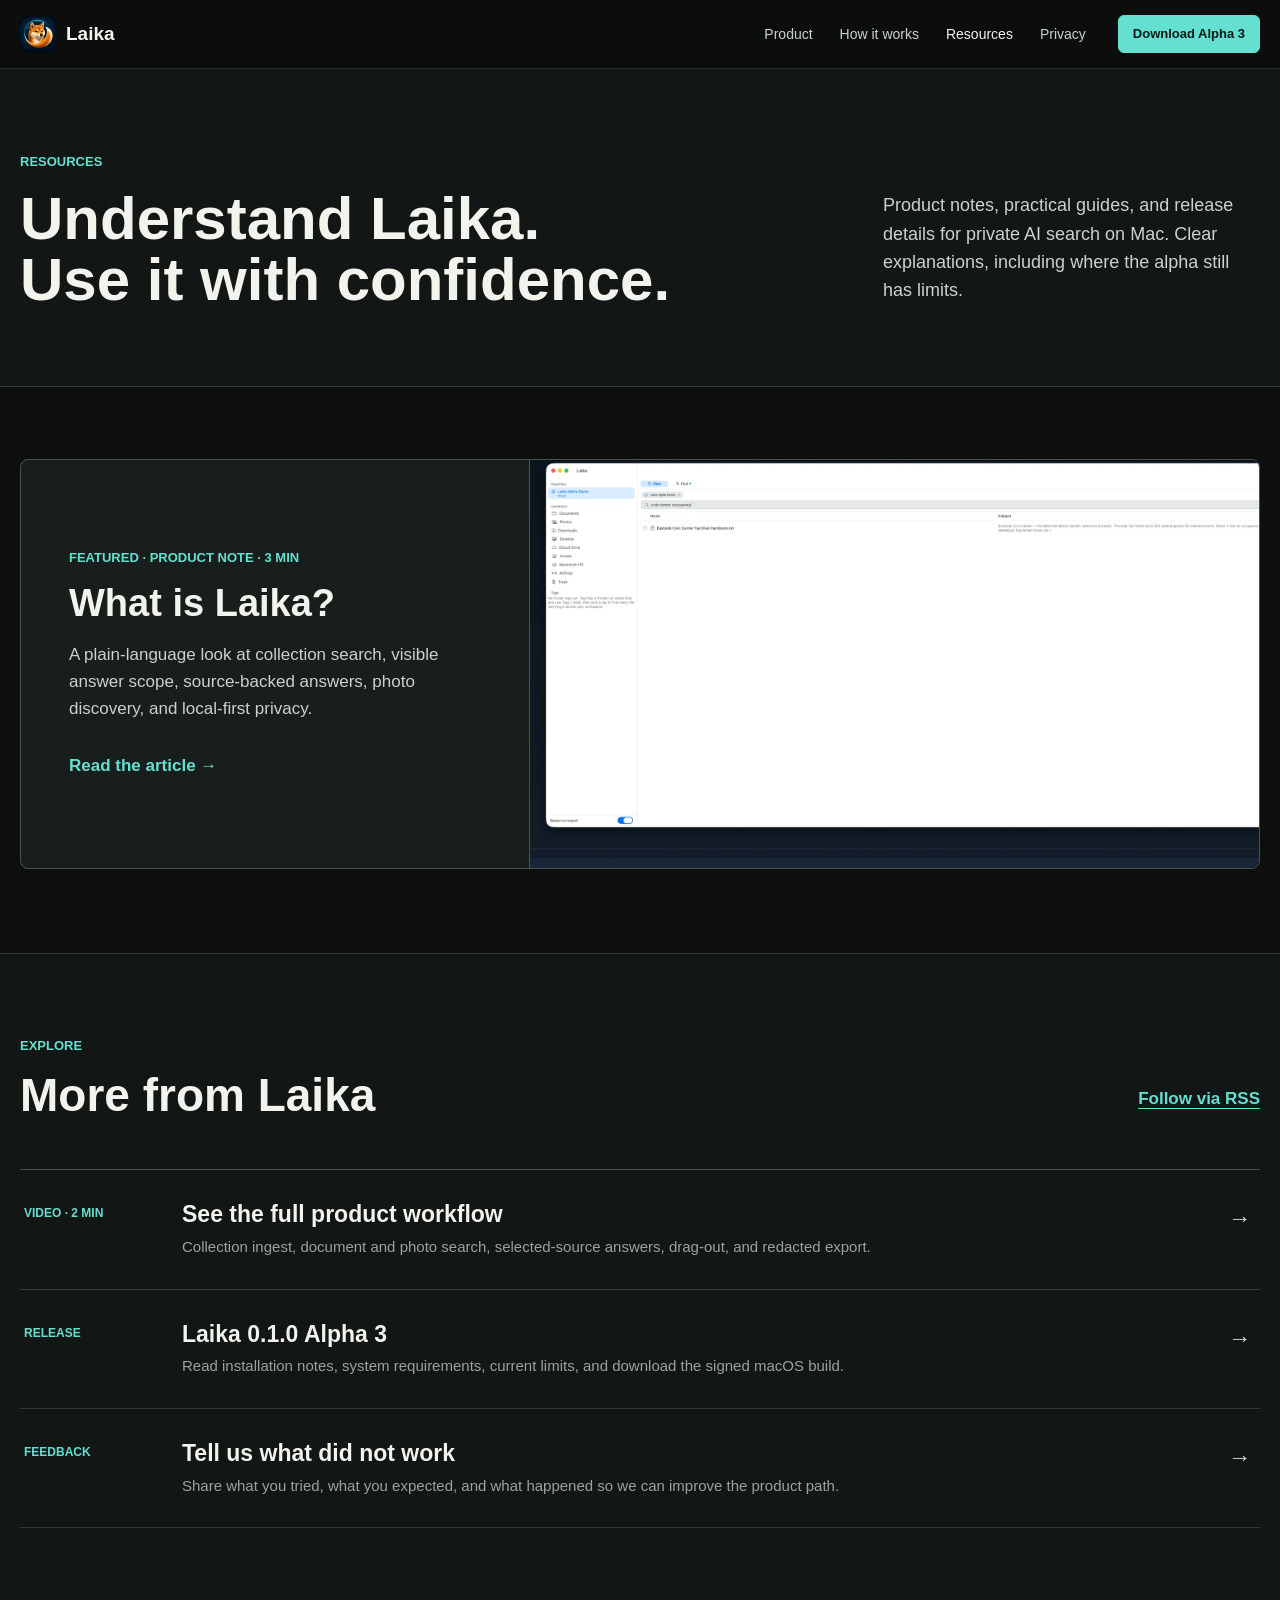
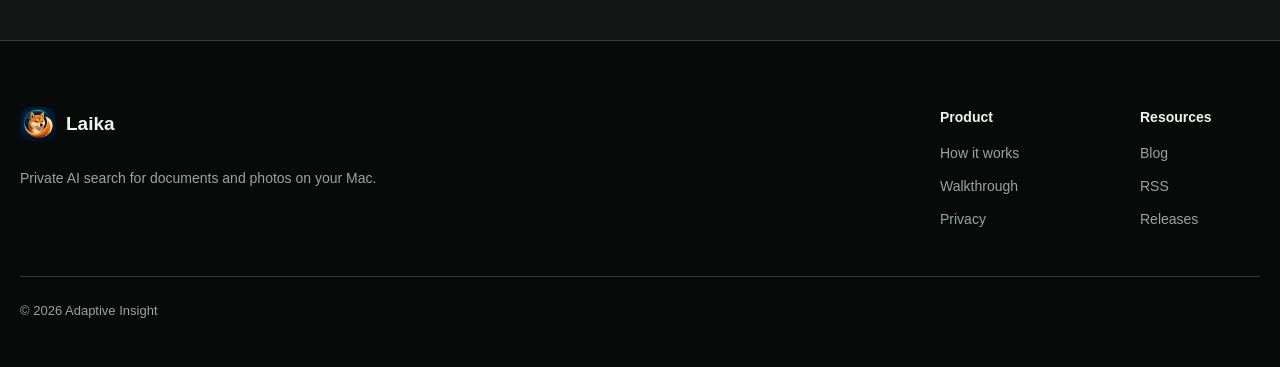
==== resources/index.html @ f5e86230 "Publish Laika product site" ====
<!doctype html>
<html lang="en">
  <head>
    <meta charset="utf-8">
    <meta name="viewport" content="width=device-width, initial-scale=1">
    <meta name="theme-color" content="#0c0f0e">
    <meta
      name="description"
      content="Laika resources: product notes, architecture explainers, walkthroughs, releases, and practical guidance for private AI search on Mac."
    >
    <meta property="og:type" content="website">
    <meta property="og:title" content="Resources - Laika">
    <meta
      property="og:description"
      content="Understand how Laika finds files, controls answer scope, keeps work local, and handles the limits of an AI-powered alpha."
    >
    <meta property="og:url" content="https://adaptive-insight.github.io/resources/">
    <meta property="og:image" content="https://adaptive-insight.github.io/assets/selected-answer.jpg">
    <meta property="og:image:width" content="2400">
    <meta property="og:image:height" content="1350">
    <meta property="og:image:alt" content="Laika answering from one selected document with a visible citation">
    <meta name="twitter:card" content="summary_large_image">
    <link rel="canonical" href="https://adaptive-insight.github.io/resources/">
    <link rel="alternate" type="application/rss+xml" title="Laika Resources" href="/resources/feed.xml">
    <link rel="icon" href="/assets/laika-icon.png" type="image/png">
    <link rel="stylesheet" href="/styles.css">
    <title>Resources - Laika</title>
    <script type="application/ld+json">
      {
        "@context": "https://schema.org",
        "@type": "CollectionPage",
        "name": "Laika Resources",
        "url": "https://adaptive-insight.github.io/resources/",
        "description": "Product notes and explainers for Laika, a private AI finder for Mac.",
        "isPartOf": {
          "@type": "WebSite",
          "name": "Laika",
          "url": "https://adaptive-insight.github.io/"
        }
      }
    </script>
  </head>
  <body>
    <a class="skip-link" href="#main">Skip to content</a>
    <header class="site-header">
      <nav class="site-nav" aria-label="Primary navigation">
        <a class="brand" href="/" aria-label="Laika home">
          <img src="/assets/laika-icon.png" width="36" height="36" alt="">
          <span>Laika</span>
        </a>
        <div class="nav-links">
          <a class="nav-optional" href="/#product">Product</a>
          <a class="nav-optional" href="/#how-it-works">How it works</a>
          <a href="/resources/" aria-current="page">Resources</a>
          <a class="nav-optional" href="/#privacy">Privacy</a>
        </div>
        <a
          class="button button-small"
          href="https://github.com/Adaptive-Insight/LaikaApp/releases/download/v0.1.0-alpha.3/Laika.dmg"
        >Download Alpha 3</a>
      </nav>
    </header>

    <main class="page-main" id="main">
      <section class="resource-intro" aria-labelledby="page-title">
        <div class="resource-intro-inner">
          <div>
            <p class="eyebrow">Resources</p>
            <h1 id="page-title">Understand Laika.<br>Use it with confidence.</h1>
          </div>
          <p>
            Product notes, practical guides, and release details for private AI
            search on Mac. Clear explanations, including where the alpha still
            has limits.
          </p>
        </div>
      </section>

      <section class="resource-feature" aria-labelledby="featured-title">
        <div class="section-inner">
          <a class="resource-lead" href="/resources/what-is-laika/">
            <div class="resource-lead-copy">
              <span class="article-kicker">Featured &middot; Product note &middot; 3 min</span>
              <h2 id="featured-title">What is Laika?</h2>
              <p>
                A plain-language look at collection search, visible answer scope,
                source-backed answers, photo discovery, and local-first privacy.
              </p>
              <span class="text-link">Read the article <span aria-hidden="true">&rarr;</span></span>
            </div>
            <div class="resource-lead-media">
              <img
                src="/assets/laika-search.jpg"
                width="2400"
                height="1350"
                alt="Laika returning a relevant document from a collection search"
              >
            </div>
          </a>
        </div>
      </section>

      <section class="resource-directory" aria-labelledby="explore-title">
        <div class="section-inner">
          <div class="resource-directory-heading">
            <div>
              <p class="eyebrow">Explore</p>
              <h2 id="explore-title">More from Laika</h2>
            </div>
            <a class="text-link" href="/resources/feed.xml">Follow via RSS</a>
          </div>

          <div class="resource-entries">
            <a class="resource-entry" href="/#walkthrough">
              <span class="resource-entry-type">Video &middot; 2 min</span>
              <div>
                <h3>See the full product workflow</h3>
                <p>
                  Collection ingest, document and photo search, selected-source
                  answers, drag-out, and redacted export.
                </p>
              </div>
              <span class="resource-entry-arrow" aria-hidden="true">&rarr;</span>
            </a>

            <a
              class="resource-entry"
              href="https://github.com/Adaptive-Insight/LaikaApp/releases/tag/v0.1.0-alpha.3"
            >
              <span class="resource-entry-type">Release</span>
              <div>
                <h3>Laika 0.1.0 Alpha 3</h3>
                <p>
                  Read installation notes, system requirements, current limits,
                  and download the signed macOS build.
                </p>
              </div>
              <span class="resource-entry-arrow" aria-hidden="true">&rarr;</span>
            </a>

            <a
              class="resource-entry"
              href="https://github.com/Adaptive-Insight/LaikaApp/issues"
            >
              <span class="resource-entry-type">Feedback</span>
              <div>
                <h3>Tell us what did not work</h3>
                <p>
                  Share what you tried, what you expected, and what happened so
                  we can improve the product path.
                </p>
              </div>
              <span class="resource-entry-arrow" aria-hidden="true">&rarr;</span>
            </a>
          </div>
        </div>
      </section>
    </main>

    <footer class="site-footer">
      <div class="footer-inner">
        <div class="footer-brand">
          <a class="brand" href="/">
            <img src="/assets/laika-icon.png" width="36" height="36" alt="">
            <span>Laika</span>
          </a>
          <p>Private AI search for documents and photos on your Mac.</p>
        </div>
        <div class="footer-column">
          <strong>Product</strong>
          <a href="/#how-it-works">How it works</a>
          <a href="/#walkthrough">Walkthrough</a>
          <a href="/#privacy">Privacy</a>
        </div>
        <div class="footer-column">
          <strong>Resources</strong>
          <a href="/resources/">Blog</a>
          <a href="/resources/feed.xml">RSS</a>
          <a href="https://github.com/Adaptive-Insight/LaikaApp/releases">Releases</a>
        </div>
        <p class="copyright">&copy; 2026 Adaptive Insight</p>
      </div>
    </footer>
  </body>
</html>
---- styles.css ----
:root {
  color-scheme: dark;
  --bg: #0c0f0e;
  --surface: #121716;
  --surface-strong: #181e1c;
  --surface-raised: #202623;
  --text: #f2f3ec;
  --text-soft: #cbd2cd;
  --muted: #98a49e;
  --line: #303a36;
  --line-strong: #46534e;
  --mint: #65dfcf;
  --mint-strong: #8ceddf;
  --blue: #67aef8;
  --coral: #ff8169;
  --warm: #e4c06a;
  --focus: #ff9a82;
  --max-width: 1240px;
  --reading-width: 760px;
}

* {
  box-sizing: border-box;
}

html {
  scroll-behavior: smooth;
}

body {
  margin: 0;
  background: var(--bg);
  color: var(--text);
  font-family: -apple-system, BlinkMacSystemFont, "SF Pro Display", "Helvetica Neue", Arial, sans-serif;
  font-size: 17px;
  line-height: 1.58;
  letter-spacing: 0;
  text-rendering: optimizeLegibility;
}

img,
video {
  display: block;
  max-width: 100%;
}

a {
  color: inherit;
  text-decoration-thickness: 1px;
  text-underline-offset: 4px;
}

a:focus-visible,
button:focus-visible,
video:focus-visible,
summary:focus-visible {
  outline: 3px solid var(--focus);
  outline-offset: 4px;
}

.skip-link {
  position: fixed;
  left: 16px;
  top: -80px;
  z-index: 100;
  padding: 10px 14px;
  border-radius: 4px;
  background: var(--text);
  color: var(--bg);
}

.skip-link:focus {
  top: 16px;
}

.site-header {
  position: fixed;
  inset: 0 0 auto;
  z-index: 20;
  border-bottom: 1px solid rgba(242, 243, 236, 0.12);
  background: rgba(12, 15, 14, 0.9);
  backdrop-filter: blur(16px);
}

.site-nav {
  width: min(calc(100% - 40px), var(--max-width));
  height: 68px;
  margin: 0 auto;
  display: flex;
  align-items: center;
  gap: 32px;
}

.brand {
  display: inline-flex;
  align-items: center;
  gap: 10px;
  margin-right: auto;
  color: var(--text);
  font-size: 19px;
  font-weight: 740;
  text-decoration: none;
}

.brand img {
  border-radius: 7px;
}

.nav-links {
  display: flex;
  align-items: center;
  gap: 27px;
  color: var(--text-soft);
  font-size: 14px;
}

.nav-links a {
  min-height: 32px;
  display: inline-flex;
  align-items: center;
  text-decoration: none;
}

.nav-links a:hover,
.nav-links a[aria-current="page"] {
  color: var(--text);
}

.button {
  display: inline-flex;
  min-height: 48px;
  align-items: center;
  justify-content: center;
  padding: 0 20px;
  border: 1px solid var(--mint);
  border-radius: 6px;
  background: var(--mint);
  color: #071b18;
  font-size: 15px;
  font-weight: 760;
  line-height: 1.2;
  text-align: center;
  text-decoration: none;
  transition: background 140ms ease, border-color 140ms ease, color 140ms ease;
}

.button:hover {
  border-color: var(--mint-strong);
  background: var(--mint-strong);
}

.button-small {
  min-height: 38px;
  padding-inline: 14px;
  font-size: 13px;
}

.button-secondary {
  border-color: var(--line-strong);
  background: rgba(12, 15, 14, 0.78);
  color: var(--text);
}

.button-secondary:hover {
  border-color: var(--text-soft);
  background: var(--text);
  color: var(--bg);
}

.hero {
  padding-top: 118px;
  overflow: hidden;
  background: var(--bg);
}

.hero-content {
  width: min(calc(100% - 40px), 820px);
  margin: 0 auto;
  text-align: center;
}

.hero-search-surface {
  width: min(calc(100% - 40px), var(--max-width));
  margin: 42px auto 0;
  overflow: hidden;
  border-top: 1px solid var(--line-strong);
  border-bottom: 1px solid var(--line-strong);
  background: var(--surface);
  text-align: left;
}

.hero-search-heading,
.hero-search-query,
.hero-search-result {
  padding-inline: 20px;
}

.hero-search-heading {
  min-height: 52px;
  display: flex;
  align-items: center;
  justify-content: space-between;
  gap: 20px;
  border-bottom: 1px solid var(--line);
  font-size: 13px;
}

.hero-search-heading span,
.hero-search-query > span:last-child,
.hero-search-reason {
  color: var(--muted);
}

.hero-search-query {
  min-height: 58px;
  display: grid;
  grid-template-columns: 80px minmax(0, 1fr) auto;
  gap: 20px;
  align-items: center;
  border-bottom: 1px solid var(--line);
  background: var(--surface-strong);
}

.hero-search-query > span:first-child,
.hero-search-kind {
  color: var(--mint);
  font-size: 12px;
  font-weight: 780;
  text-transform: uppercase;
}

.hero-search-query strong {
  font-size: 16px;
}

.hero-search-result {
  min-height: 112px;
  display: grid;
  grid-template-columns: 110px minmax(0, 1fr) 190px;
  gap: 20px;
  align-items: center;
}

.hero-search-result strong {
  display: block;
  font-size: 16px;
}

.hero-search-result p {
  max-width: 690px;
  margin: 5px 0 0;
  color: var(--text-soft);
  font-size: 14px;
}

.hero-search-kind {
  color: var(--blue);
}

.hero-search-reason {
  font-size: 13px;
  text-align: right;
}

.eyebrow,
.article-kicker {
  margin: 0 0 15px;
  color: var(--mint);
  font-size: 13px;
  font-weight: 780;
  letter-spacing: 0;
  text-transform: uppercase;
}

.eyebrow.coral {
  color: var(--coral);
}

.eyebrow.blue {
  color: var(--blue);
}

.eyebrow.warm {
  color: var(--warm);
}

h1,
h2,
h3,
p {
  margin-top: 0;
}

h1 {
  margin-bottom: 13px;
  font-size: 82px;
  font-weight: 780;
  line-height: 0.94;
  letter-spacing: 0;
}

h2 {
  margin-bottom: 20px;
  font-size: 46px;
  font-weight: 740;
  line-height: 1.08;
  letter-spacing: 0;
}

h3 {
  margin-bottom: 9px;
  font-size: 21px;
  line-height: 1.25;
  letter-spacing: 0;
}

.hero-copy {
  margin-bottom: 8px;
  color: var(--text);
  font-size: 28px;
  font-weight: 600;
  line-height: 1.3;
}

.hero-detail {
  max-width: 670px;
  margin: 0 auto 24px;
  color: var(--text-soft);
  font-size: 18px;
}

.hero-actions,
.install-actions {
  display: flex;
  flex-wrap: wrap;
  align-items: center;
  justify-content: center;
  gap: 12px;
}

.hero-meta {
  margin-top: 15px;
  color: var(--muted);
  font-size: 13px;
}

.proof-strip {
  border-top: 1px solid var(--line);
  border-bottom: 1px solid var(--line);
  background: var(--surface);
}

.proof-strip-inner {
  width: min(calc(100% - 40px), var(--max-width));
  min-height: 72px;
  margin: 0 auto;
  display: grid;
  grid-template-columns: repeat(5, 1fr);
  align-items: center;
  color: var(--text-soft);
  font-size: 13px;
  font-weight: 650;
  text-align: center;
}

.proof-strip-inner span:not(:last-child) {
  border-right: 1px solid var(--line);
}

.section {
  width: 100%;
  padding: 112px 0;
  scroll-margin-top: 68px;
}

.section-inner,
.page-inner {
  width: min(calc(100% - 40px), var(--max-width));
  margin: 0 auto;
}

.section-heading {
  max-width: 760px;
  margin-bottom: 58px;
}

.section-heading-centered {
  margin-inline: auto;
  text-align: center;
}

.section-heading > p:last-child,
.feature-copy > p,
.page-hero-copy {
  color: var(--text-soft);
  font-size: 19px;
}

.meet {
  background: var(--surface);
}

.three-steps {
  display: grid;
  grid-template-columns: repeat(3, minmax(0, 1fr));
  margin: 0 0 68px;
  padding: 0;
  border-top: 1px solid var(--line);
  border-bottom: 1px solid var(--line);
  list-style: none;
}

.three-steps li {
  min-height: 220px;
  padding: 27px 28px 30px;
}

.three-steps li:not(:last-child) {
  border-right: 1px solid var(--line);
}

.three-steps p {
  margin-bottom: 0;
  color: var(--muted);
  font-size: 15px;
}

.step-number {
  display: block;
  margin-bottom: 39px;
  color: var(--coral);
  font-size: 13px;
  font-weight: 800;
}

.wide-product-figure,
.product-figure {
  margin: 0;
}

.wide-product-figure img,
.product-figure img,
.article-hero img {
  width: 100%;
  height: auto;
  border: 1px solid var(--line-strong);
  border-radius: 7px;
  background: #080b0a;
}

.wide-product-figure figcaption,
.product-figure figcaption,
.article-hero figcaption {
  margin-top: 11px;
  color: var(--muted);
  font-size: 13px;
}

.feature-band {
  border-top: 1px solid var(--line);
  background: var(--bg);
}

.feature-band-alt {
  background: var(--surface-strong);
}

.feature-layout {
  display: grid;
  grid-template-columns: minmax(260px, 0.72fr) minmax(0, 1.45fr);
  align-items: center;
  gap: 70px;
}

.feature-layout-reverse {
  grid-template-columns: minmax(0, 1.45fr) minmax(260px, 0.72fr);
}

.feature-layout-reverse .feature-copy {
  grid-column: 2;
  grid-row: 1;
}

.feature-layout-reverse .product-figure {
  grid-column: 1;
  grid-row: 1;
}

.feature-copy h2 {
  font-size: 40px;
}

.feature-points {
  margin: 34px 0 0;
  padding: 0;
  border-top: 1px solid var(--line);
  list-style: none;
}

.feature-points li {
  padding: 14px 0;
  border-bottom: 1px solid var(--line);
  color: var(--text-soft);
  font-size: 14px;
}

.walkthrough {
  border-top: 1px solid var(--line);
  background: var(--bg);
}

.walkthrough-video {
  width: 100%;
  aspect-ratio: 16 / 9;
  border: 1px solid var(--line-strong);
  border-radius: 7px;
  background: #050706;
}

.privacy {
  border-top: 1px solid var(--line);
  background: #171514;
}

.fact-list {
  margin: 38px 0 0;
  border-top: 1px solid var(--line);
}

.fact-list div {
  display: grid;
  grid-template-columns: 100px 1fr;
  gap: 18px;
  padding: 15px 0;
  border-bottom: 1px solid var(--line);
}

.fact-list dt {
  font-weight: 720;
}

.fact-list dd {
  margin: 0;
  color: var(--muted);
}

.resources-preview {
  border-top: 1px solid var(--line);
  background: var(--surface);
}

.resources-heading {
  display: flex;
  align-items: end;
  justify-content: space-between;
  gap: 30px;
  margin-bottom: 45px;
}

.resources-heading h2 {
  max-width: 760px;
  margin-bottom: 0;
}

.text-link {
  color: var(--mint);
  font-weight: 720;
}

.featured-article {
  display: grid;
  grid-template-columns: minmax(300px, 0.78fr) minmax(0, 1.22fr);
  min-height: 390px;
  overflow: hidden;
  border: 1px solid var(--line-strong);
  border-radius: 8px;
  background: var(--surface-raised);
  text-decoration: none;
  transition: border-color 140ms ease, transform 140ms ease;
}

.featured-article:hover {
  border-color: var(--mint);
  transform: translateY(-2px);
}

.featured-article-copy {
  display: flex;
  flex-direction: column;
  align-items: flex-start;
  justify-content: center;
  padding: 42px;
}

.featured-article-copy h3 {
  max-width: 430px;
  font-size: 34px;
}

.featured-article-copy p {
  max-width: 480px;
  color: var(--text-soft);
}

.featured-article-copy .text-link {
  margin-top: 16px;
}

.featured-article > img {
  width: 100%;
  height: 100%;
  min-height: 390px;
  object-fit: cover;
  border-left: 1px solid var(--line-strong);
}

.install {
  border-top: 1px solid var(--line);
  background: #10211e;
}

.install-layout {
  display: grid;
  grid-template-columns: minmax(0, 1.2fr) minmax(320px, 0.8fr);
  gap: 90px;
  align-items: start;
}

.install-layout > div:first-child {
  max-width: 690px;
}

.install-layout > div:first-child > p:not(.eyebrow) {
  color: var(--text-soft);
  font-size: 19px;
}

.install-actions {
  justify-content: flex-start;
}

.requirements {
  border-top: 1px solid #41625b;
}

.requirements div {
  display: grid;
  grid-template-columns: 138px 1fr;
  gap: 18px;
  padding: 17px 0;
  border-bottom: 1px solid #41625b;
}

.requirements strong,
.requirements span {
  font-size: 14px;
}

.requirements span {
  color: #afc8c1;
}

.site-footer {
  padding: 65px 0 46px;
  border-top: 1px solid var(--line);
  background: #080a09;
}

.footer-inner {
  width: min(calc(100% - 40px), var(--max-width));
  margin: 0 auto;
  display: grid;
  grid-template-columns: 1fr auto auto;
  gap: 44px 80px;
}

.footer-brand p {
  max-width: 360px;
  margin: 16px 0 0;
  color: var(--muted);
  font-size: 14px;
}

.footer-column {
  min-width: 120px;
  display: flex;
  flex-direction: column;
  align-items: flex-start;
  gap: 9px;
  font-size: 14px;
}

.footer-column strong {
  margin-bottom: 4px;
  color: var(--text);
}

.footer-column a {
  min-height: 24px;
  color: var(--muted);
  text-decoration: none;
}

.footer-column a:hover {
  color: var(--text);
}

.copyright {
  grid-column: 1 / -1;
  margin: 0;
  padding-top: 24px;
  border-top: 1px solid var(--line);
  color: var(--muted);
  font-size: 13px;
}

/* Resources and article pages */

.page-main {
  padding-top: 68px;
}

.resource-intro {
  padding: 84px 0 76px;
  border-bottom: 1px solid var(--line);
  background: var(--surface);
}

.resource-intro-inner {
  width: min(calc(100% - 40px), var(--max-width));
  margin: 0 auto;
  display: grid;
  grid-template-columns: minmax(0, 1.35fr) minmax(280px, 0.65fr);
  gap: 80px;
  align-items: end;
}

.resource-intro h1 {
  max-width: 820px;
  margin-bottom: 0;
  font-size: 60px;
  line-height: 1.02;
}

.resource-intro-inner > p {
  margin-bottom: 5px;
  color: var(--text-soft);
  font-size: 18px;
}

.resource-feature {
  padding: 72px 0 84px;
  background: var(--bg);
}

.resource-lead {
  display: grid;
  grid-template-columns: minmax(320px, 0.82fr) minmax(0, 1.18fr);
  min-height: 410px;
  overflow: hidden;
  border: 1px solid var(--line-strong);
  border-radius: 8px;
  background: var(--surface-strong);
  text-decoration: none;
}

.resource-lead:hover {
  border-color: var(--mint);
}

.resource-lead-copy {
  display: flex;
  flex-direction: column;
  justify-content: center;
  padding: 48px;
}

.resource-lead-copy h2 {
  margin-bottom: 18px;
  font-size: 38px;
}

.resource-lead-copy p {
  margin-bottom: 30px;
  color: var(--text-soft);
  font-size: 17px;
}

.resource-lead-media {
  min-width: 0;
  overflow: hidden;
  border-left: 1px solid var(--line-strong);
  background: #0b1924;
}

.resource-lead-media img {
  width: 100%;
  height: 100%;
  object-fit: cover;
  object-position: left center;
}

.resource-directory {
  padding: 82px 0 112px;
  border-top: 1px solid var(--line);
  background: var(--surface);
}

.resource-directory-heading {
  display: flex;
  align-items: end;
  justify-content: space-between;
  gap: 32px;
  margin-bottom: 48px;
}

.resource-directory-heading h2 {
  margin-bottom: 0;
}

.resource-directory-heading > .text-link {
  margin-bottom: 8px;
}

.resource-entries {
  border-top: 1px solid var(--line-strong);
}

.resource-entry {
  display: grid;
  grid-template-columns: 130px minmax(0, 1fr) 28px;
  gap: 28px;
  align-items: start;
  padding: 30px 4px;
  border-bottom: 1px solid var(--line);
  text-decoration: none;
}

.resource-entry-type {
  padding-top: 4px;
  color: var(--mint);
  font-size: 12px;
  font-weight: 780;
  text-transform: uppercase;
}

.resource-entry h3 {
  margin-bottom: 6px;
  font-size: 23px;
  transition: color 140ms ease;
}

.resource-entry p {
  max-width: 720px;
  margin-bottom: 0;
  color: var(--muted);
  font-size: 15px;
}

.resource-entry-arrow {
  color: var(--text-soft);
  font-size: 23px;
  transition: color 140ms ease, transform 140ms ease;
}

.resource-entry:hover h3,
.resource-entry:hover .resource-entry-arrow {
  color: var(--mint);
}

.resource-entry:hover .resource-entry-arrow {
  transform: translateX(4px);
}

.article-page {
  padding-top: 68px;
}

.article-header {
  padding: 92px 0 50px;
}

.article-header-inner {
  width: min(calc(100% - 40px), 960px);
  margin: 0 auto;
}

.article-header h1 {
  max-width: 900px;
  margin-bottom: 24px;
  font-size: 68px;
  line-height: 1.02;
}

.article-standfirst {
  max-width: 790px;
  margin-bottom: 28px;
  color: var(--text-soft);
  font-size: 22px;
  line-height: 1.45;
}

.article-meta {
  display: flex;
  flex-wrap: wrap;
  gap: 8px 22px;
  color: var(--muted);
  font-size: 14px;
}

.article-hero {
  width: min(calc(100% - 40px), var(--max-width));
  margin: 0 auto 70px;
}

.article-layout {
  width: min(calc(100% - 40px), 1020px);
  margin: 0 auto;
  display: grid;
  grid-template-columns: 220px minmax(0, var(--reading-width));
  gap: 40px;
  align-items: start;
}

.article-layout-compact {
  grid-template-columns: minmax(0, var(--reading-width));
  justify-content: center;
}

.article-toc {
  position: sticky;
  top: 95px;
  padding-top: 4px;
  border-top: 1px solid var(--line);
}

.article-toc strong {
  display: block;
  margin: 13px 0 10px;
  font-size: 13px;
  text-transform: uppercase;
}

.article-toc a {
  display: block;
  padding: 5px 0;
  color: var(--muted);
  font-size: 13px;
  text-decoration: none;
}

.article-toc a:hover {
  color: var(--text);
}

.article-body {
  min-width: 0;
  padding-bottom: 110px;
}

.article-body > p,
.article-body li {
  color: #d8ddd9;
  font-size: 18px;
  line-height: 1.72;
}

.article-body > p {
  margin-bottom: 24px;
}

.article-body h2 {
  margin-top: 68px;
  padding-top: 6px;
  font-size: 36px;
  scroll-margin-top: 86px;
}

.article-body h3 {
  margin-top: 36px;
  font-size: 24px;
}

.article-body ul,
.article-body ol {
  margin: 0 0 28px;
  padding-left: 24px;
}

.article-body li + li {
  margin-top: 10px;
}

.article-summary {
  margin: 36px 0 44px;
  padding: 24px 26px;
  border-left: 3px solid var(--mint);
  background: var(--surface-strong);
}

.article-summary strong {
  display: block;
  margin-bottom: 8px;
}

.article-summary p {
  margin-bottom: 0;
  color: var(--text-soft);
}

.architecture-flow {
  display: grid;
  grid-template-columns: repeat(5, minmax(0, 1fr));
  margin: 34px 0;
  border-top: 1px solid var(--line);
  border-bottom: 1px solid var(--line);
}

.architecture-flow div {
  min-height: 112px;
  padding: 18px 13px;
}

.architecture-flow div:not(:last-child) {
  border-right: 1px solid var(--line);
}

.architecture-flow span {
  display: block;
  margin-bottom: 10px;
  color: var(--coral);
  font-size: 12px;
  font-weight: 800;
}

.architecture-flow strong {
  font-size: 14px;
  line-height: 1.3;
}

.article-callout {
  margin-top: 70px;
  padding: 32px;
  border: 1px solid var(--line-strong);
  border-radius: 8px;
  background: var(--surface-strong);
}

.article-callout h2 {
  margin-top: 0;
  font-size: 30px;
}

.article-callout p {
  color: var(--text-soft);
}

@media (max-width: 960px) {
  .nav-optional {
    display: none !important;
  }

  .hero {
    padding-top: 110px;
  }

  .hero-search-surface {
    width: min(calc(100% - 36px), 900px);
  }

  .hero-search-result {
    grid-template-columns: 90px minmax(0, 1fr) 150px;
  }

  h1 {
    font-size: 64px;
  }

  h2,
  .feature-copy h2 {
    font-size: 38px;
  }

  .three-steps {
    grid-template-columns: 1fr;
  }

  .three-steps li {
    min-height: 0;
  }

  .three-steps li:not(:last-child) {
    border-right: 0;
    border-bottom: 1px solid var(--line);
  }

  .step-number {
    margin-bottom: 18px;
  }

  .feature-layout,
  .feature-layout-reverse,
  .install-layout {
    grid-template-columns: 1fr;
    gap: 52px;
  }

  .feature-layout-reverse .feature-copy,
  .feature-layout-reverse .product-figure {
    grid-column: 1;
  }

  .feature-layout-reverse .feature-copy {
    grid-row: 1;
  }

  .feature-layout-reverse .product-figure {
    grid-row: 2;
  }

  .featured-article {
    grid-template-columns: 1fr;
  }

  .featured-article > img {
    min-height: 0;
    aspect-ratio: 16 / 9;
    border-top: 1px solid var(--line-strong);
    border-left: 0;
    object-fit: cover;
  }

  .resource-intro-inner {
    grid-template-columns: 1fr;
    gap: 24px;
  }

  .resource-intro-inner > p {
    max-width: 720px;
  }

  .resource-lead {
    grid-template-columns: 1fr;
  }

  .resource-lead-media {
    aspect-ratio: 16 / 9;
    border-top: 1px solid var(--line-strong);
    border-left: 0;
  }

  .article-layout {
    grid-template-columns: 1fr;
  }

  .article-toc {
    position: static;
    display: grid;
    grid-template-columns: repeat(2, 1fr);
    gap: 0 18px;
    padding-bottom: 25px;
    border-bottom: 1px solid var(--line);
  }

  .article-toc strong {
    grid-column: 1 / -1;
  }
}

@media (max-width: 660px) {
  body {
    font-size: 16px;
  }

  .site-nav {
    width: min(calc(100% - 24px), var(--max-width));
    gap: 14px;
  }

  .brand span {
    display: none;
  }

  .nav-links {
    gap: 14px;
    margin-left: auto;
  }

  .button-small {
    min-height: 38px;
    padding-inline: 10px;
    font-size: 12px;
  }

  .hero {
    padding-top: 98px;
  }

  .hero-content,
  .section-inner,
  .page-inner,
  .footer-inner,
  .article-header-inner,
  .article-hero,
  .article-layout {
    width: min(calc(100% - 28px), var(--max-width));
  }

  .hero-content {
    width: min(calc(100% - 28px), 820px);
  }

  .hero-search-surface {
    width: 100%;
    margin-top: 30px;
  }

  .hero-search-heading,
  .hero-search-query,
  .hero-search-result {
    padding-inline: 14px;
  }

  .hero-search-query {
    grid-template-columns: 48px minmax(0, 1fr);
    gap: 12px;
  }

  .hero-search-query > span:last-child {
    display: none;
  }

  .hero-search-result {
    min-height: 0;
    grid-template-columns: 1fr;
    gap: 7px;
    padding-block: 18px 20px;
  }

  .hero-search-reason {
    text-align: left;
  }

  h1 {
    font-size: 52px;
  }

  h2,
  .feature-copy h2 {
    font-size: 32px;
  }

  .hero-copy {
    font-size: 22px;
  }

  .hero-detail {
    font-size: 16px;
  }

  .hero-actions {
    max-width: none;
    margin-inline: auto;
    flex-direction: row;
  }

  .hero-actions .button {
    padding-inline: 15px;
    font-size: 14px;
  }

  .proof-strip-inner {
    width: 100%;
    grid-template-columns: repeat(2, 1fr);
  }

  .proof-strip-inner span {
    min-height: 52px;
    display: flex;
    align-items: center;
    justify-content: center;
    padding: 0 8px;
    border-bottom: 1px solid var(--line);
  }

  .proof-strip-inner span:nth-child(even) {
    border-right: 0;
  }

  .proof-strip-inner span:last-child {
    grid-column: 1 / -1;
    border-bottom: 0;
  }

  .section {
    padding: 78px 0;
  }

  .section-heading {
    margin-bottom: 42px;
  }

  .section-heading > p:last-child,
  .feature-copy > p,
  .install-layout > div:first-child > p:not(.eyebrow) {
    font-size: 17px;
  }

  .three-steps li {
    padding: 22px 0;
  }

  .resources-heading {
    align-items: flex-start;
    flex-direction: column;
  }

  .featured-article-copy {
    padding: 25px;
  }

  .featured-article-copy h3 {
    font-size: 27px;
  }

  .fact-list div,
  .requirements div {
    grid-template-columns: 1fr;
    gap: 4px;
  }

  .install-actions {
    align-items: flex-start;
    flex-direction: column;
  }

  .footer-inner {
    grid-template-columns: 1fr 1fr;
    gap: 40px 28px;
  }

  .footer-brand {
    grid-column: 1 / -1;
  }

  .resource-intro {
    padding: 64px 0 58px;
  }

  .resource-intro-inner {
    width: min(calc(100% - 28px), var(--max-width));
    gap: 20px;
  }

  .resource-intro h1 {
    font-size: 42px;
  }

  .resource-intro-inner > p {
    font-size: 17px;
  }

  .resource-feature {
    padding: 48px 0 62px;
  }

  .resource-lead-copy {
    padding: 27px 24px 30px;
  }

  .resource-lead-copy h2 {
    font-size: 29px;
  }

  .resource-lead-copy p {
    font-size: 16px;
  }

  .resource-directory {
    padding: 62px 0 82px;
  }

  .resource-directory-heading {
    align-items: flex-start;
    flex-direction: column;
    gap: 13px;
    margin-bottom: 32px;
  }

  .resource-directory-heading > .text-link {
    margin-bottom: 0;
  }

  .resource-entry {
    grid-template-columns: 1fr auto;
    gap: 8px 18px;
    padding: 25px 2px;
  }

  .resource-entry > div {
    grid-column: 1 / -1;
  }

  .resource-entry h3 {
    font-size: 21px;
  }

  .article-header h1 {
    font-size: 46px;
  }

  .article-header {
    padding: 75px 0 35px;
  }

  .article-standfirst {
    font-size: 19px;
  }

  .article-hero {
    margin-bottom: 48px;
  }

  .article-toc {
    grid-template-columns: 1fr;
  }

  .article-body > p,
  .article-body li {
    font-size: 17px;
  }

  .article-body h2 {
    margin-top: 54px;
    font-size: 30px;
  }

  .architecture-flow {
    grid-template-columns: 1fr;
  }

  .architecture-flow div {
    min-height: 0;
  }

  .architecture-flow div:not(:last-child) {
    border-right: 0;
    border-bottom: 1px solid var(--line);
  }
}

@media (prefers-reduced-motion: reduce) {
  html {
    scroll-behavior: auto;
  }

  *,
  *::before,
  *::after {
    transition-duration: 0.01ms !important;
  }
}
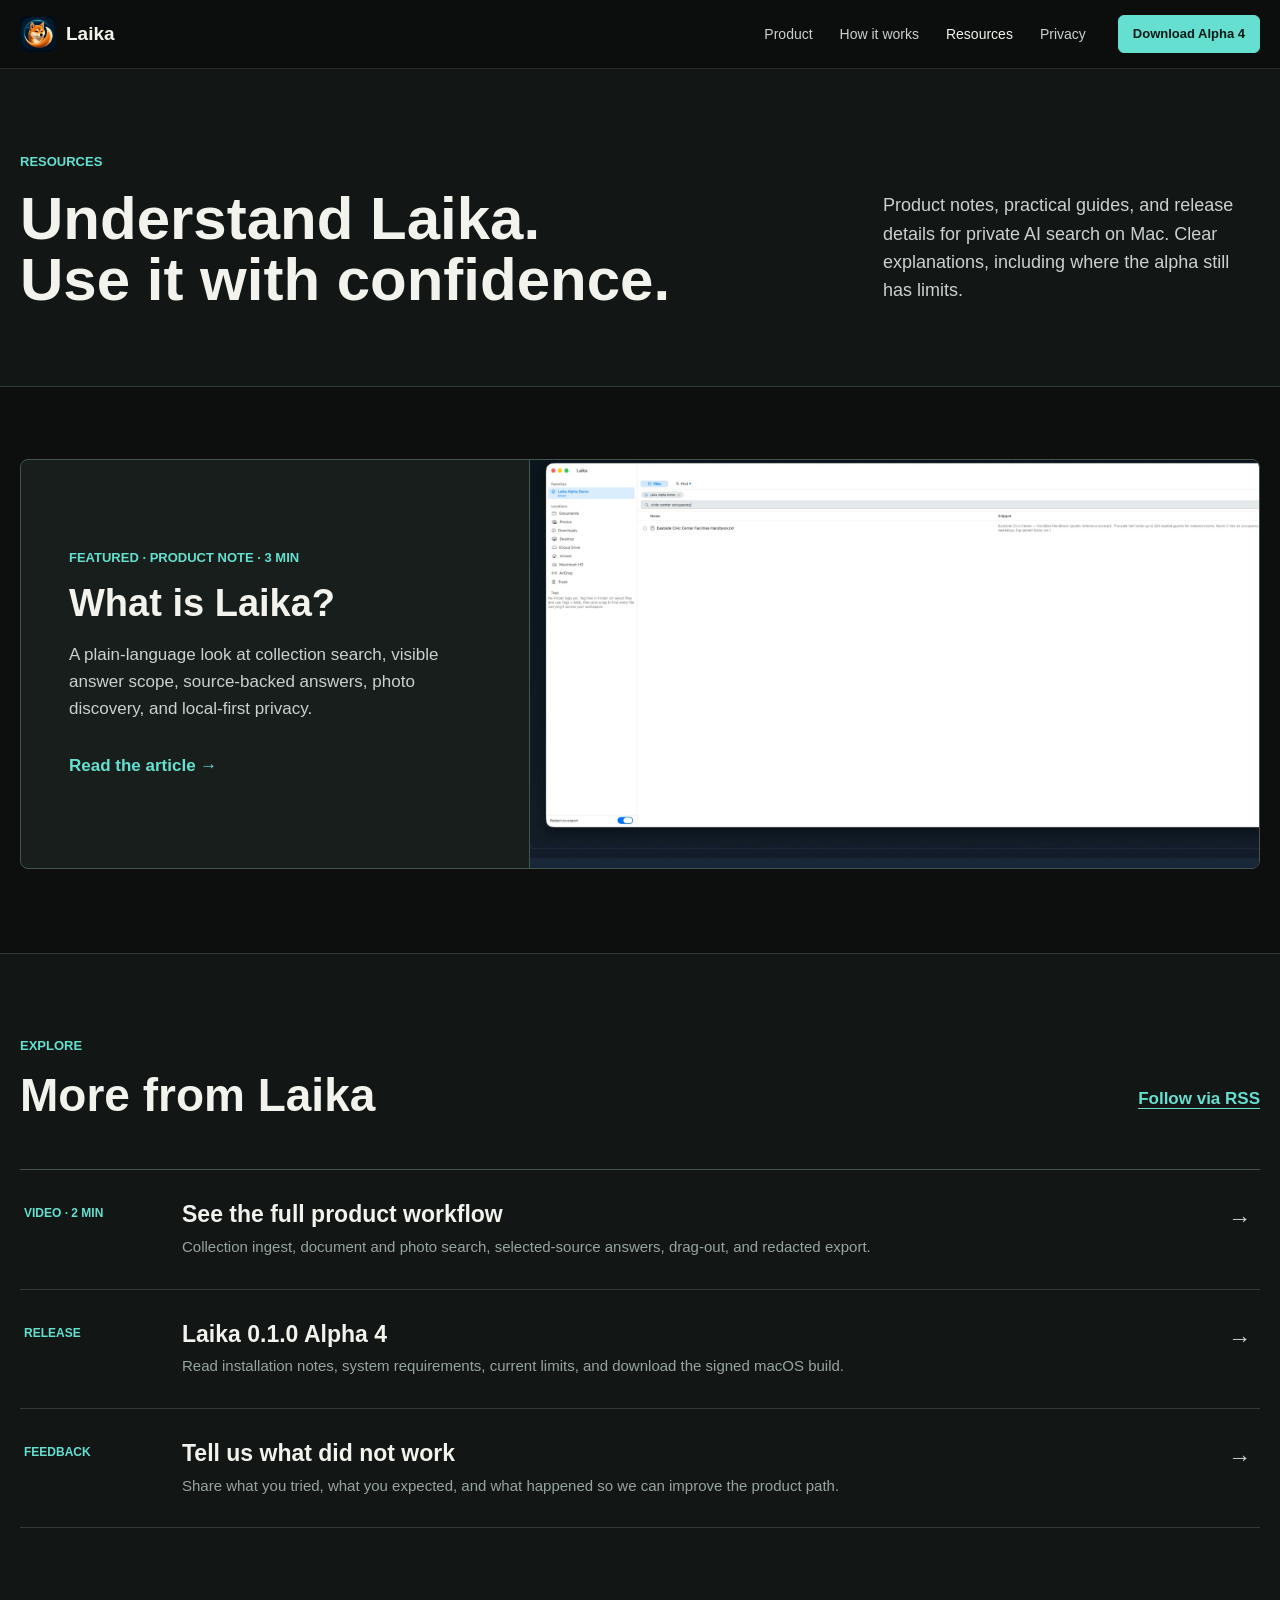
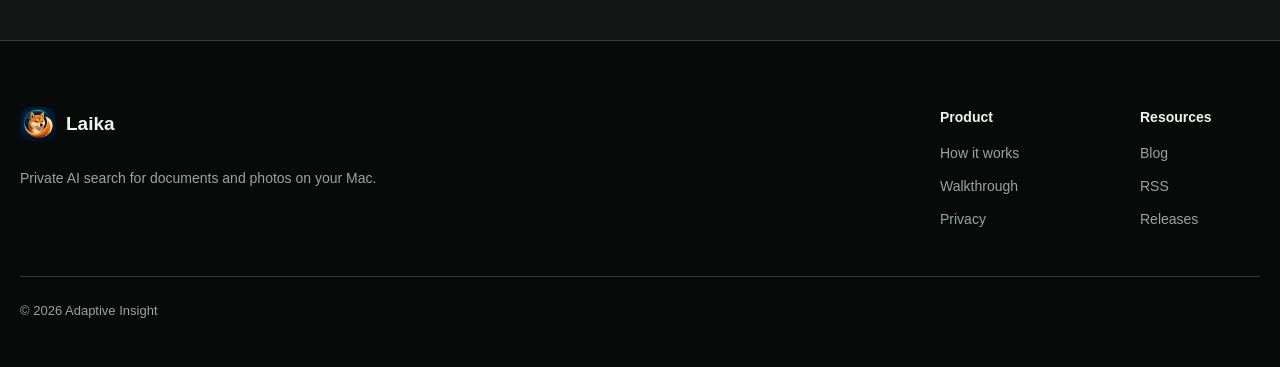
==== commit 9f25f190: "Publish Laika 0.1.0 Alpha 4 product links" ====
--- a/resources/index.html
+++ b/resources/index.html
@@ -56,8 +56,8 @@
         </div>
         <a
           class="button button-small"
-          href="https://github.com/Adaptive-Insight/LaikaApp/releases/download/v0.1.0-alpha.3/Laika.dmg"
-        >Download Alpha 3</a>
+          href="https://github.com/Adaptive-Insight/LaikaApp/releases/download/v0.1.0-alpha.4/Laika.dmg"
+        >Download Alpha 4</a>
       </nav>
     </header>
 
@@ -125,11 +125,11 @@
 
             <a
               class="resource-entry"
-              href="https://github.com/Adaptive-Insight/LaikaApp/releases/tag/v0.1.0-alpha.3"
+              href="https://github.com/Adaptive-Insight/LaikaApp/releases/tag/v0.1.0-alpha.4"
             >
               <span class="resource-entry-type">Release</span>
               <div>
-                <h3>Laika 0.1.0 Alpha 3</h3>
+                <h3>Laika 0.1.0 Alpha 4</h3>
                 <p>
                   Read installation notes, system requirements, current limits,
                   and download the signed macOS build.
